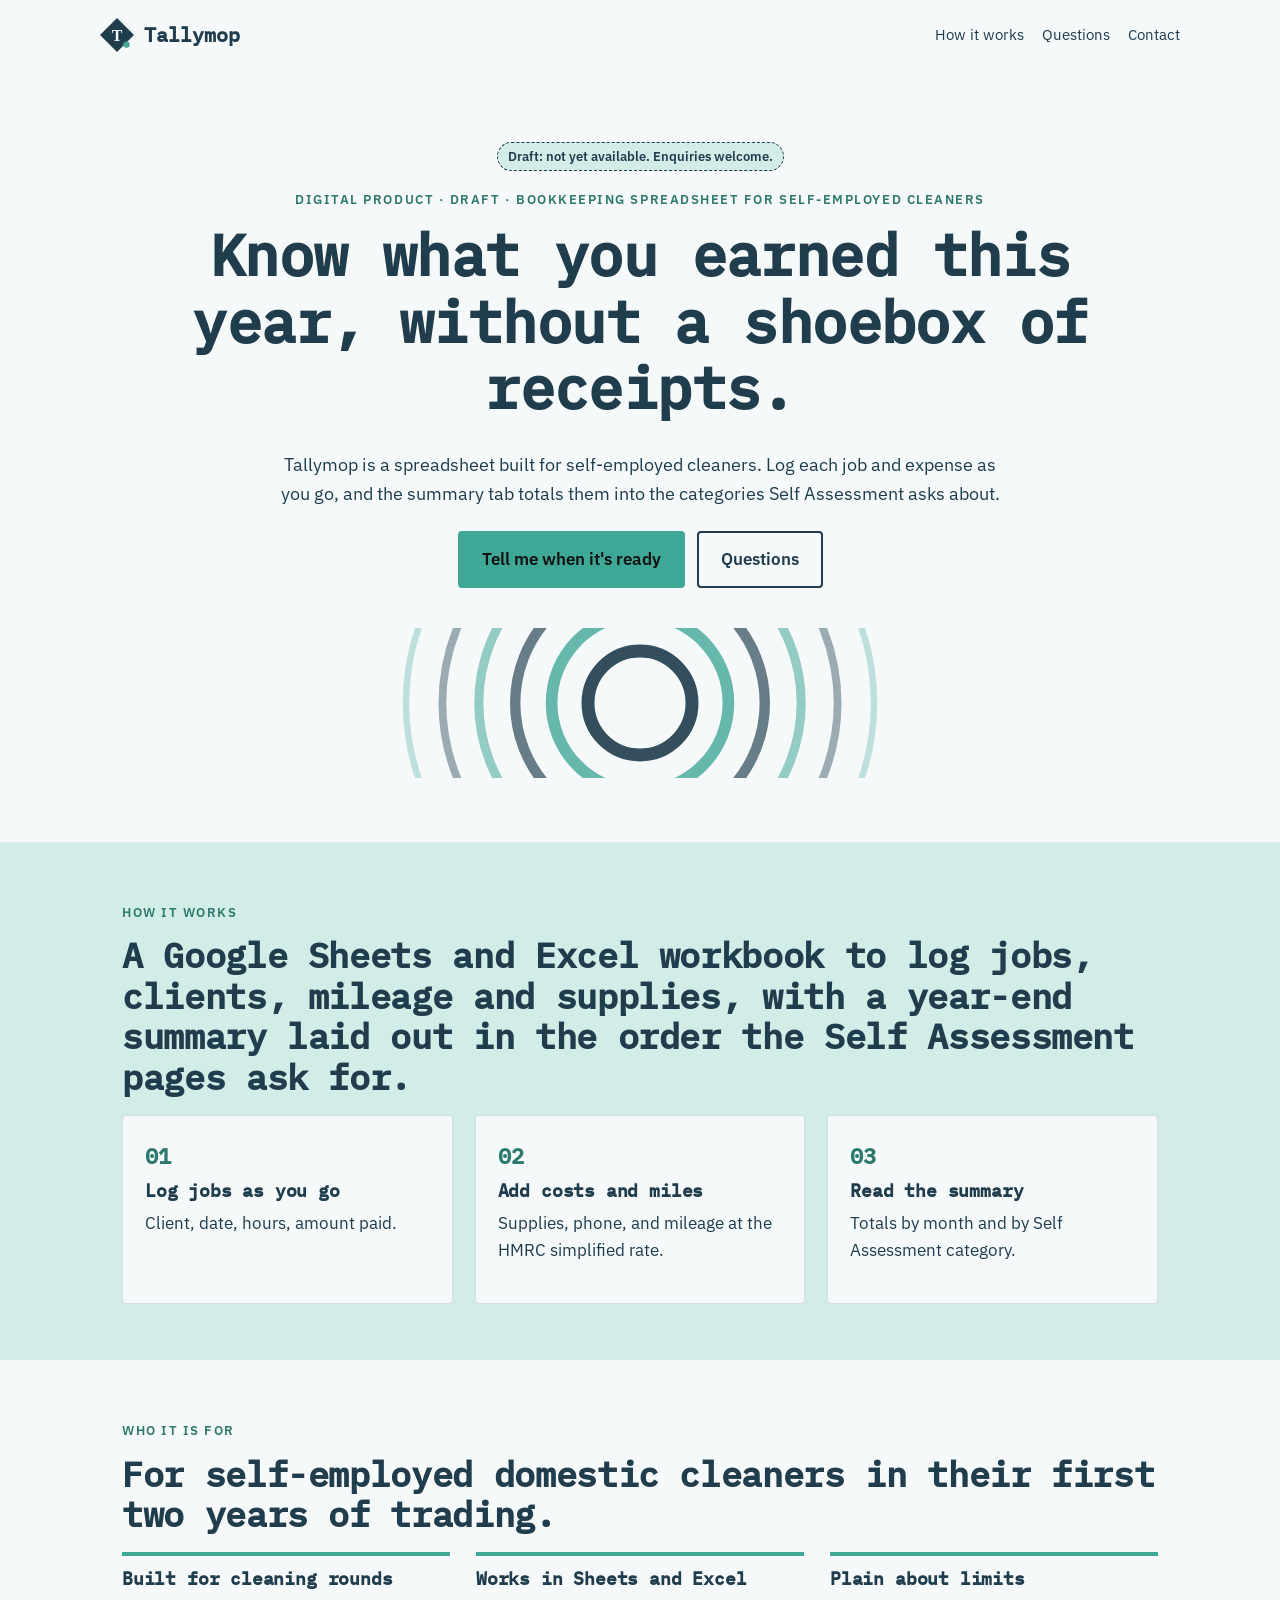
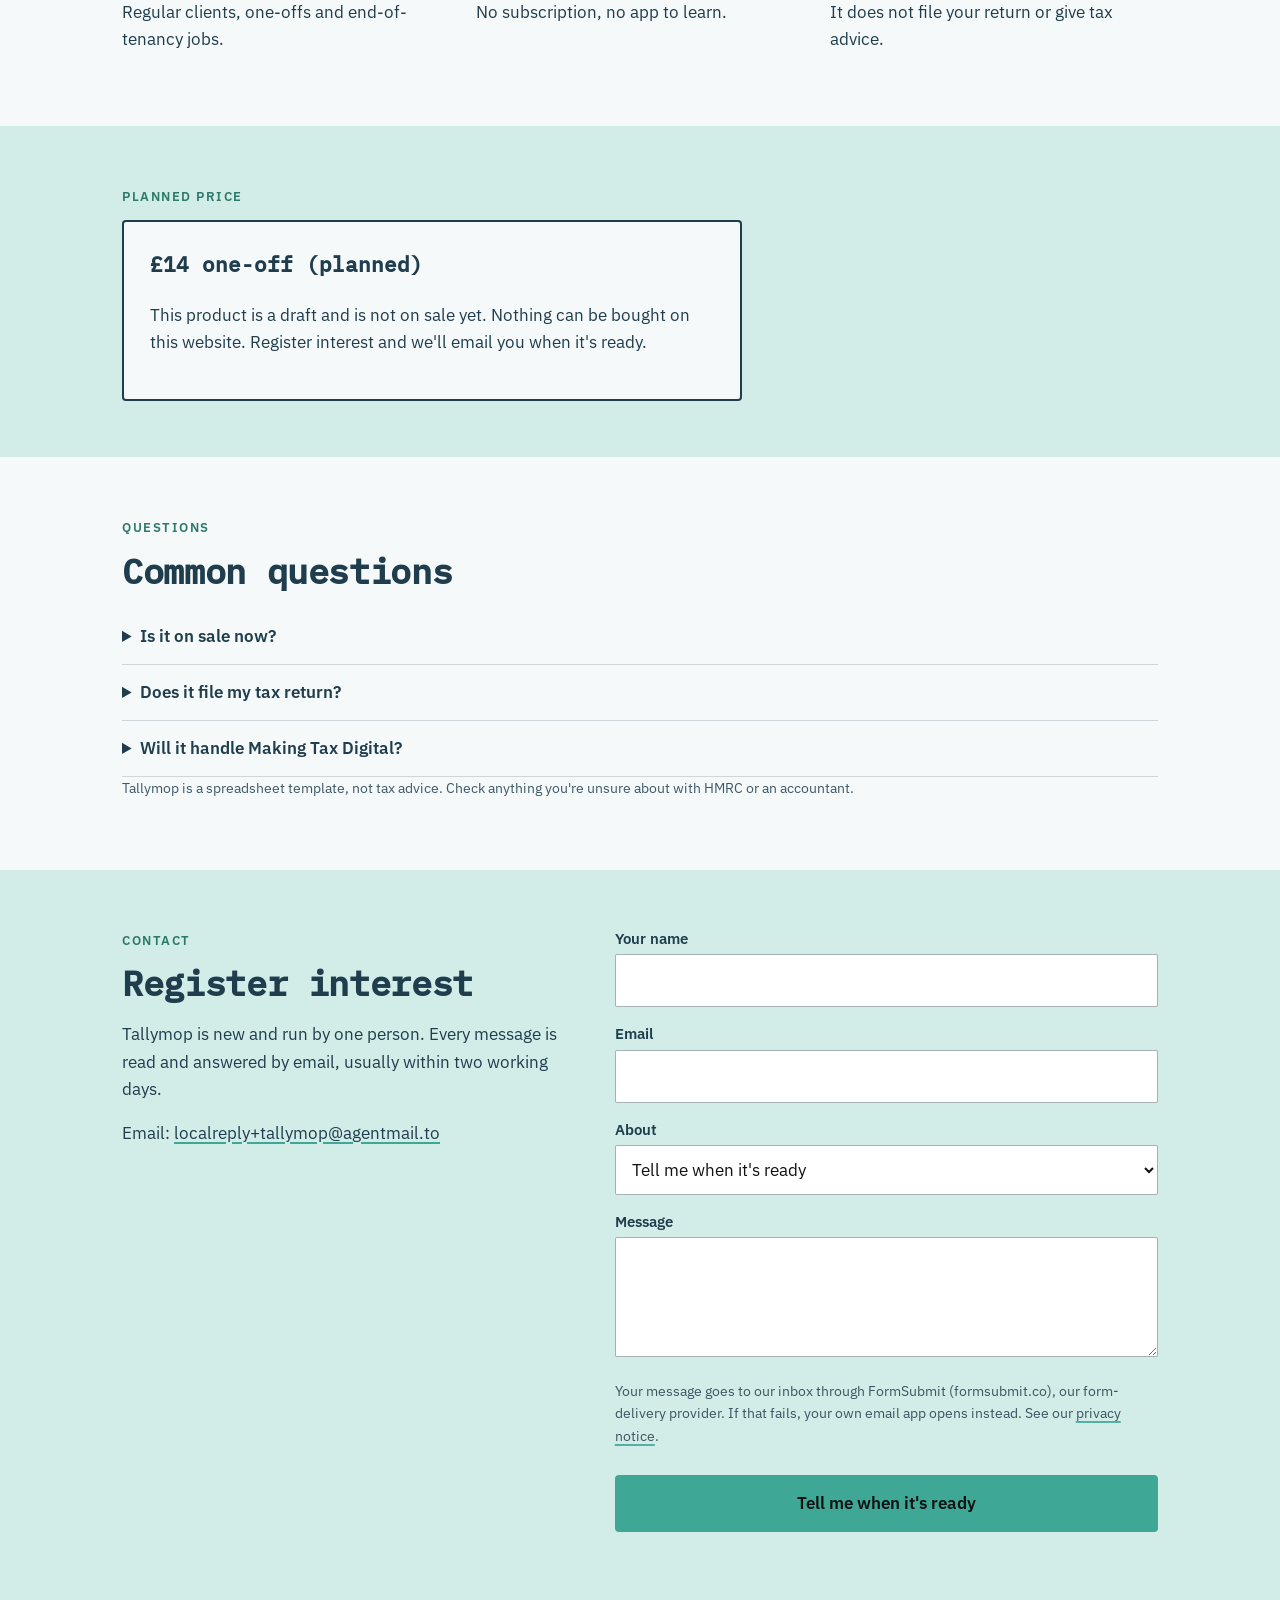
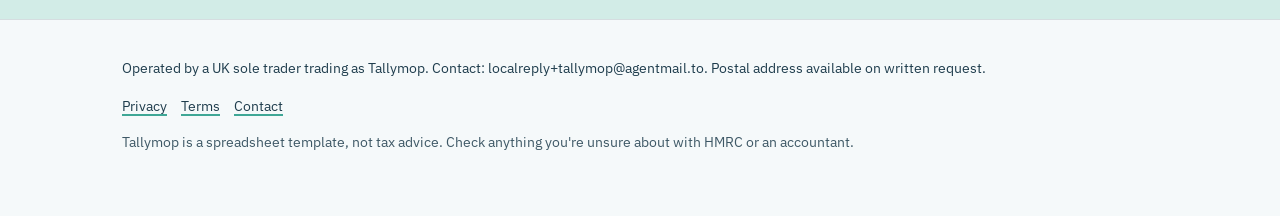
==== index.html @ e7c046ed "Publish site 2026-10-19 20:10 BST" ====
<!doctype html>
<html lang="en-GB">
<head>
<meta charset="utf-8">
<meta name="viewport" content="width=device-width, initial-scale=1">
<meta http-equiv="Content-Security-Policy" content="default-src 'self'; img-src 'self' data: https://localreplyloop.goatcounter.com; style-src 'self'; script-src 'self'; font-src 'self'; connect-src 'self' https://formsubmit.co; form-action 'self'; base-uri 'self'; object-src 'none'">
<meta name="referrer" content="strict-origin-when-cross-origin">
<title>Tallymop: Know what you earned this year, without a shoebox of receipts</title>
<meta name="description" content="A Google Sheets and Excel workbook to log jobs, clients, mileage and supplies, with a year-end summary laid out in the order the Self Assessment.">
<meta name="theme-color" content="#1F3D4D">
<meta property="og:type" content="website"><meta property="og:title" content="Tallymop: Know what you earned this year, without a shoebox of receipts"><meta property="og:description" content="A Google Sheets and Excel workbook to log jobs, clients, mileage and supplies, with a year-end summary laid out in the order the Self Assessment.">
<meta property="og:image" content="https://evanturner557-del.github.io/tallymop/assets/og.png"><meta property="og:image:width" content="1200"><meta property="og:image:height" content="630">
<meta property="og:image:alt" content="Tallymop: Know what you earned this year, without a shoebox of receipts."><meta property="og:site_name" content="Tallymop"><meta property="og:locale" content="en_GB">
<meta property="og:url" content="https://evanturner557-del.github.io/tallymop/"><meta name="twitter:card" content="summary_large_image">
<link rel="canonical" href="https://evanturner557-del.github.io/tallymop/">
<link rel="icon" href="assets/favicon.svg" type="image/svg+xml">
<link rel="stylesheet" href="assets/site.css">
<script src="assets/config.js"></script>
<script src="assets/analytics.js" defer></script>
<script src="_shared/kit.js" defer></script>
</head>
<body>
<a class="skip" href="#main">Skip to content</a>
<header><div class="wrap top"><a class="brand" href="./"><svg viewBox="0 0 64 64" aria-hidden="true" width="34" height="34"><path d="M32 0 64 32 32 64 0 32z" fill="#1F3D4D"/><text x="32" y="43" text-anchor="middle" font-family="Georgia, serif" font-weight="700" font-size="30" fill="#F5F9FA">T</text><circle cx="50" cy="50" r="6" fill="#3FA796"/></svg>Tallymop</a><nav aria-label="Primary"><a href="#how">How it works</a><a href="#faq">Questions</a><a href="#contact">Contact</a></nav></div></header><section class="hero"><div class="wrap"><span class="draft">Draft: not yet available. Enquiries welcome.</span><br><span class="eyebrow">Digital product · draft · Bookkeeping spreadsheet for self-employed cleaners</span><h1>Know what you earned this year, without a shoebox of receipts.</h1><p class="lede">Tallymop is a spreadsheet built for self-employed cleaners. Log each job and expense as you go, and the summary tab totals them into the categories Self Assessment asks about.</p><div class="ctas"><a class="btn" href="#contact" data-cta="hero">Tell me when it&#x27;s ready</a><a class="btn ghost" href="#faq" data-cta="hero-secondary">Questions</a></div><div class="art"><svg viewBox="0 0 400 400" role="img" aria-label="Decorative pattern" class="motif" preserveAspectRatio="xMidYMid slice"><circle cx="200" cy="200" r="40" fill="none" stroke="#1F3D4D" stroke-opacity="0.90" stroke-width="10"/><circle cx="200" cy="200" r="68" fill="none" stroke="#3FA796" stroke-opacity="0.78" stroke-width="9"/><circle cx="200" cy="200" r="96" fill="none" stroke="#1F3D4D" stroke-opacity="0.66" stroke-width="8"/><circle cx="200" cy="200" r="124" fill="none" stroke="#3FA796" stroke-opacity="0.54" stroke-width="7"/><circle cx="200" cy="200" r="152" fill="none" stroke="#1F3D4D" stroke-opacity="0.42" stroke-width="6"/><circle cx="200" cy="200" r="180" fill="none" stroke="#3FA796" stroke-opacity="0.30" stroke-width="5"/></svg></div></div></section>
<main id="main">
<section class="tint" id="how"><div class="wrap"><span class="eyebrow">How it works</span><h2>A Google Sheets and Excel workbook to log jobs, clients, mileage and supplies, with a year-end summary laid out in the order the Self Assessment pages ask for.</h2><div class="steps"><div class="step"><h3>Log jobs as you go</h3><p>Client, date, hours, amount paid.</p></div><div class="step"><h3>Add costs and miles</h3><p>Supplies, phone, and mileage at the HMRC simplified rate.</p></div><div class="step"><h3>Read the summary</h3><p>Totals by month and by Self Assessment category.</p></div></div></div></section>
<section><div class="wrap"><span class="eyebrow">Who it is for</span><h2>For self-employed domestic cleaners in their first two years of trading.</h2><div class="points"><div class="point"><h3>Built for cleaning rounds</h3><p>Regular clients, one-offs and end-of-tenancy jobs.</p></div><div class="point"><h3>Works in Sheets and Excel</h3><p>No subscription, no app to learn.</p></div><div class="point"><h3>Plain about limits</h3><p>It does not file your return or give tax advice.</p></div></div></div></section>
<section class="tint" id="price"><div class="wrap"><span class="eyebrow">Planned price</span><div class="pricebox"><p class="price">£14 one-off (planned)</p><p>This product is a draft and is not on sale yet. Nothing can be bought on this website. Register interest and we&#x27;ll email you when it&#x27;s ready.</p></div></div></section>
<section id="faq"><div class="wrap"><span class="eyebrow">Questions</span><h2>Common questions</h2><details><summary>Is it on sale now?</summary><p>Not yet. Tallymop is a draft product. Ask to hear when it&#x27;s ready.</p></details><details><summary>Does it file my tax return?</summary><p>No. It organises your figures. You or your accountant still file.</p></details><details><summary>Will it handle Making Tax Digital?</summary><p>Not on its own. If MTD applies to you, you&#x27;ll need compatible software too.</p></details><p class="fine" style="margin-top:18px">Tallymop is a spreadsheet template, not tax advice. Check anything you&#x27;re unsure about with HMRC or an accountant.</p></div></section>
<section class="tint" id="contact"><div class="wrap contact-grid"><div><span class="eyebrow">Contact</span><h2>Register interest</h2><p>Tallymop is new and run by one person. Every message is read and answered by email, usually within two working days.</p><p>Email: <a href="mailto:localreply+tallymop@agentmail.to">localreply+tallymop@agentmail.to</a></p></div><form class="form" data-contact data-formsubmit="localreply+tallymop@agentmail.to" data-email="localreply+tallymop@agentmail.to" data-subject="Tallymop enquiry" novalidate>
<div><label for="f-name">Your name</label><input id="f-name" name="name" autocomplete="name" required></div>
<div><label for="f-email">Email</label><input id="f-email" name="email" type="email" autocomplete="email" required></div>
<div><label for="f-plan">About</label><select id="f-plan" name="plan"><option value="Tell me when it&#x27;s ready">Tell me when it&#x27;s ready</option><option value="I have a question">I have a question</option></select></div>
<div><label for="f-message">Message</label><textarea id="f-message" name="message"></textarea></div>
<p class="hint">Your message goes to our inbox through FormSubmit (formsubmit.co), our form-delivery provider. If that fails, your own email app opens instead. See our <a href="privacy.html">privacy notice</a>.</p>
<button class="btn" type="submit">Tell me when it&#x27;s ready</button>
<p class="form-status" role="status" aria-live="polite"></p>
</form></div></section>
</main><footer><div class="wrap"><p>Operated by a UK sole trader trading as Tallymop. Contact: localreply+tallymop@agentmail.to. Postal address available on written request.</p>
<p><a href="privacy.html">Privacy</a><a href="terms.html">Terms</a><a href="./#contact">Contact</a></p>
<p class="fine">Tallymop is a spreadsheet template, not tax advice. Check anything you&#x27;re unsure about with HMRC or an accountant.</p></div></footer>
</body></html>
---- assets/site.css ----
@font-face{font-family:'IBM Plex Mono';font-weight:500;font-style:normal;font-display:swap;src:url(fonts/ibm-plex-mono-latin-500-normal.woff2) format('woff2')}
@font-face{font-family:'IBM Plex Sans';font-weight:400;font-style:normal;font-display:swap;src:url(fonts/ibm-plex-sans-latin-400-normal.woff2) format('woff2')}
@font-face{font-family:'IBM Plex Sans';font-weight:600;font-style:normal;font-display:swap;src:url(fonts/ibm-plex-sans-latin-600-normal.woff2) format('woff2')}
:root{--ink:#1F3D4D;--paper:#F5F9FA;--acc:#3FA796;--acc-text:#2E796D;--on-acc:#111111;--soft:#D2ECE7;--on-ink:#F5F9FA;--r:4px;--br:4px;--head:'IBM Plex Mono', ui-monospace, monospace;--body:'IBM Plex Sans', system-ui, sans-serif}
*,*::before,*::after{box-sizing:border-box}html{scroll-behavior:smooth}@media (prefers-reduced-motion:reduce){html{scroll-behavior:auto}*{transition:none!important}}
body{margin:0;font-family:var(--body);color:var(--ink);background:var(--paper);line-height:1.6;font-size:17px;-webkit-font-smoothing:antialiased}
h1,h2,h3{font-family:var(--head);line-height:1.15;margin:0 0 .5em;letter-spacing:-.01em}h1{font-size:clamp(2.1rem,5vw,3.6rem)}h2{font-size:clamp(1.5rem,3vw,2.2rem)}h3{font-size:1.15rem}
p{margin:0 0 1em}a{color:var(--ink);text-decoration-color:var(--acc);text-underline-offset:3px;text-decoration-thickness:2px}
.wrap{max-width:1080px;margin:0 auto;padding:0 22px}.skip{position:absolute;left:-999px}.skip:focus{left:12px;top:12px;background:var(--ink);color:var(--on-ink);padding:8px 12px;z-index:9}
:focus-visible{outline:3px solid var(--acc);outline-offset:2px}
.top{display:flex;align-items:center;justify-content:space-between;padding:18px 0;gap:16px}.brand{display:flex;align-items:center;gap:10px;font-family:var(--head);font-weight:700;font-size:1.25rem;text-decoration:none}
.top nav a{margin-left:18px;font-size:.95rem;text-decoration:none}.top nav a:hover{text-decoration:underline}
.btn{display:inline-block;background:var(--acc);color:var(--on-acc);padding:13px 22px;border-radius:var(--br);font-weight:600;text-decoration:none;border:2px solid var(--acc);cursor:pointer;font:inherit;font-weight:600}
.btn:hover{filter:brightness(.94)}.btn.ghost{background:transparent;color:var(--ink);border-color:var(--ink)}
.eyebrow{display:inline-block;font-size:.8rem;letter-spacing:.12em;text-transform:uppercase;font-weight:600;color:var(--acc-text);margin-bottom:12px}
.hero{padding:48px 0 64px}.hero .lede{font-size:1.15rem;max-width:40em}.ctas{display:flex;gap:12px;flex-wrap:wrap;margin-top:22px}
.motif{width:100%;height:auto;max-width:420px;display:block}
.draft{display:inline-block;background:var(--soft);border:1px dashed var(--ink);padding:3px 10px;border-radius:999px;font-size:.82rem;font-weight:600;margin-bottom:14px}
section{padding:56px 0}.tint{background:var(--soft)}
.steps{display:grid;grid-template-columns:repeat(auto-fit,minmax(220px,1fr));gap:22px;counter-reset:s}
.step{padding:22px;border-radius:var(--r);background:var(--paper);border:1px solid color-mix(in srgb,var(--ink) 14%,transparent)}
.step::before{counter-increment:s;content:"0" counter(s);font-family:var(--head);font-weight:700;color:var(--acc-text);display:block;font-size:1.4rem;margin-bottom:6px}
.points{display:grid;grid-template-columns:repeat(auto-fit,minmax(240px,1fr));gap:26px}.point h3{border-top:4px solid var(--acc);padding-top:12px}
.price{font-family:var(--head);font-size:1.3rem;font-weight:700}.pricebox{border:2px solid var(--ink);border-radius:var(--r);padding:26px;max-width:620px;background:var(--paper)}
details{border-bottom:1px solid color-mix(in srgb,var(--ink) 18%,transparent);padding:14px 0}summary{cursor:pointer;font-weight:600}details p{margin-top:10px}
.form{display:grid;gap:14px;max-width:620px}.form label{font-weight:600;font-size:.95rem;display:block;margin-bottom:4px}
.form input,.form textarea,.form select{width:100%;padding:12px;border:1.5px solid color-mix(in srgb,var(--ink) 40%,transparent);border-radius:calc(var(--r)/2);font:inherit;background:#fff;color:#111}
.form textarea{min-height:120px}.hint,.fine{font-size:.88rem;opacity:.85}.form-status{font-weight:600}
.contact-grid{display:grid;grid-template-columns:1fr 1.2fr;gap:40px}@media(max-width:800px){.contact-grid{grid-template-columns:1fr}.top nav{display:none}}
footer{padding:36px 0 48px;font-size:.9rem;border-top:1px solid color-mix(in srgb,var(--ink) 15%,transparent)}footer a{margin-right:14px}
.tool{background:var(--paper);border:2px solid var(--ink);border-radius:var(--r);padding:26px;max-width:640px}.tool .row{display:grid;grid-template-columns:1fr 140px;gap:12px;align-items:center;margin-bottom:10px}
.tool input[type=number]{padding:10px;border:1.5px solid var(--ink);border-radius:8px;font:inherit;width:100%}.result{margin-top:16px;padding:16px;background:var(--soft);border-radius:calc(var(--r)/2);min-height:3em}
.check h3{margin-top:18px}.check label{display:flex;gap:10px;align-items:flex-start;padding:6px 0}.check input{width:20px;height:20px;accent-color:var(--acc)}
.legal{max-width:760px}.legal h2{font-size:1.3rem;margin-top:1.6em}
.hero{text-align:center;padding-top:72px}.hero .lede{margin:0 auto}.hero .ctas{justify-content:center}.hero .art{max-width:520px;margin:40px auto 0}.hero .art svg{max-width:none;height:150px;width:100%;border-radius:var(--r)}
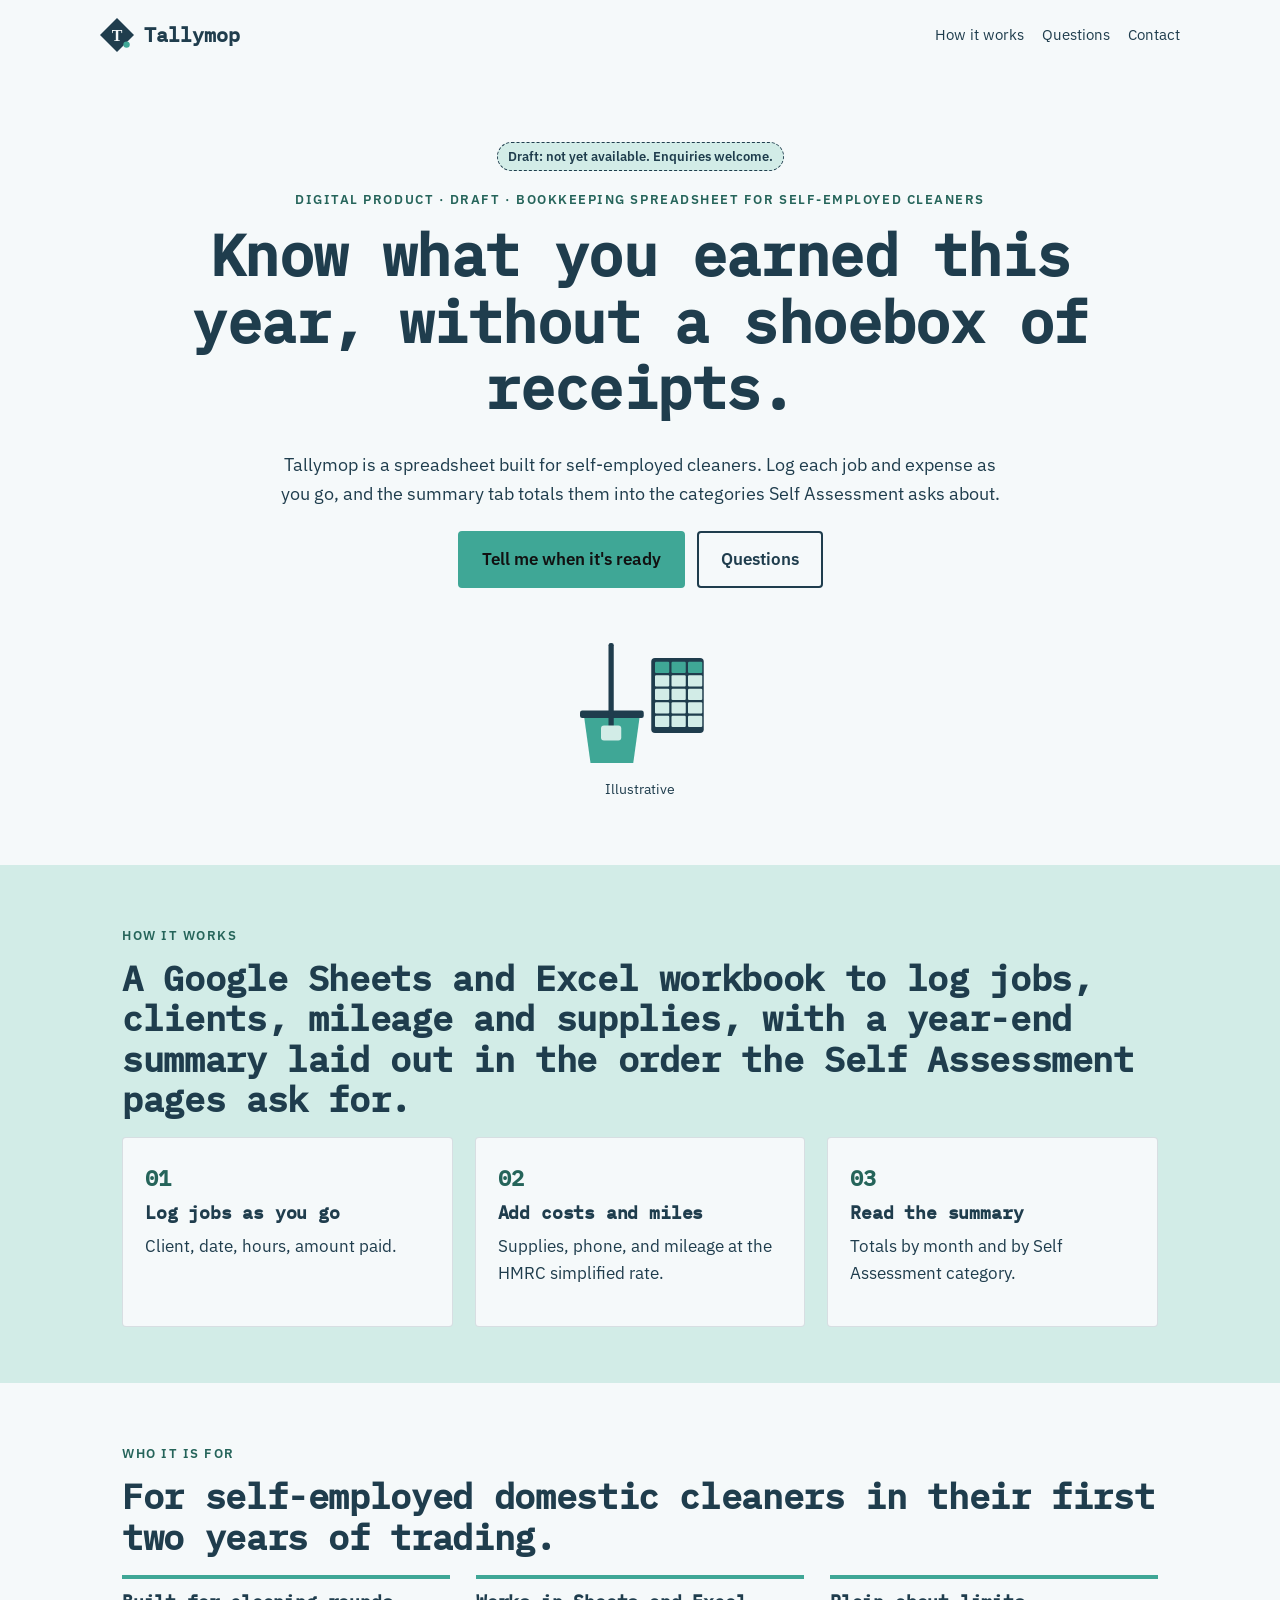
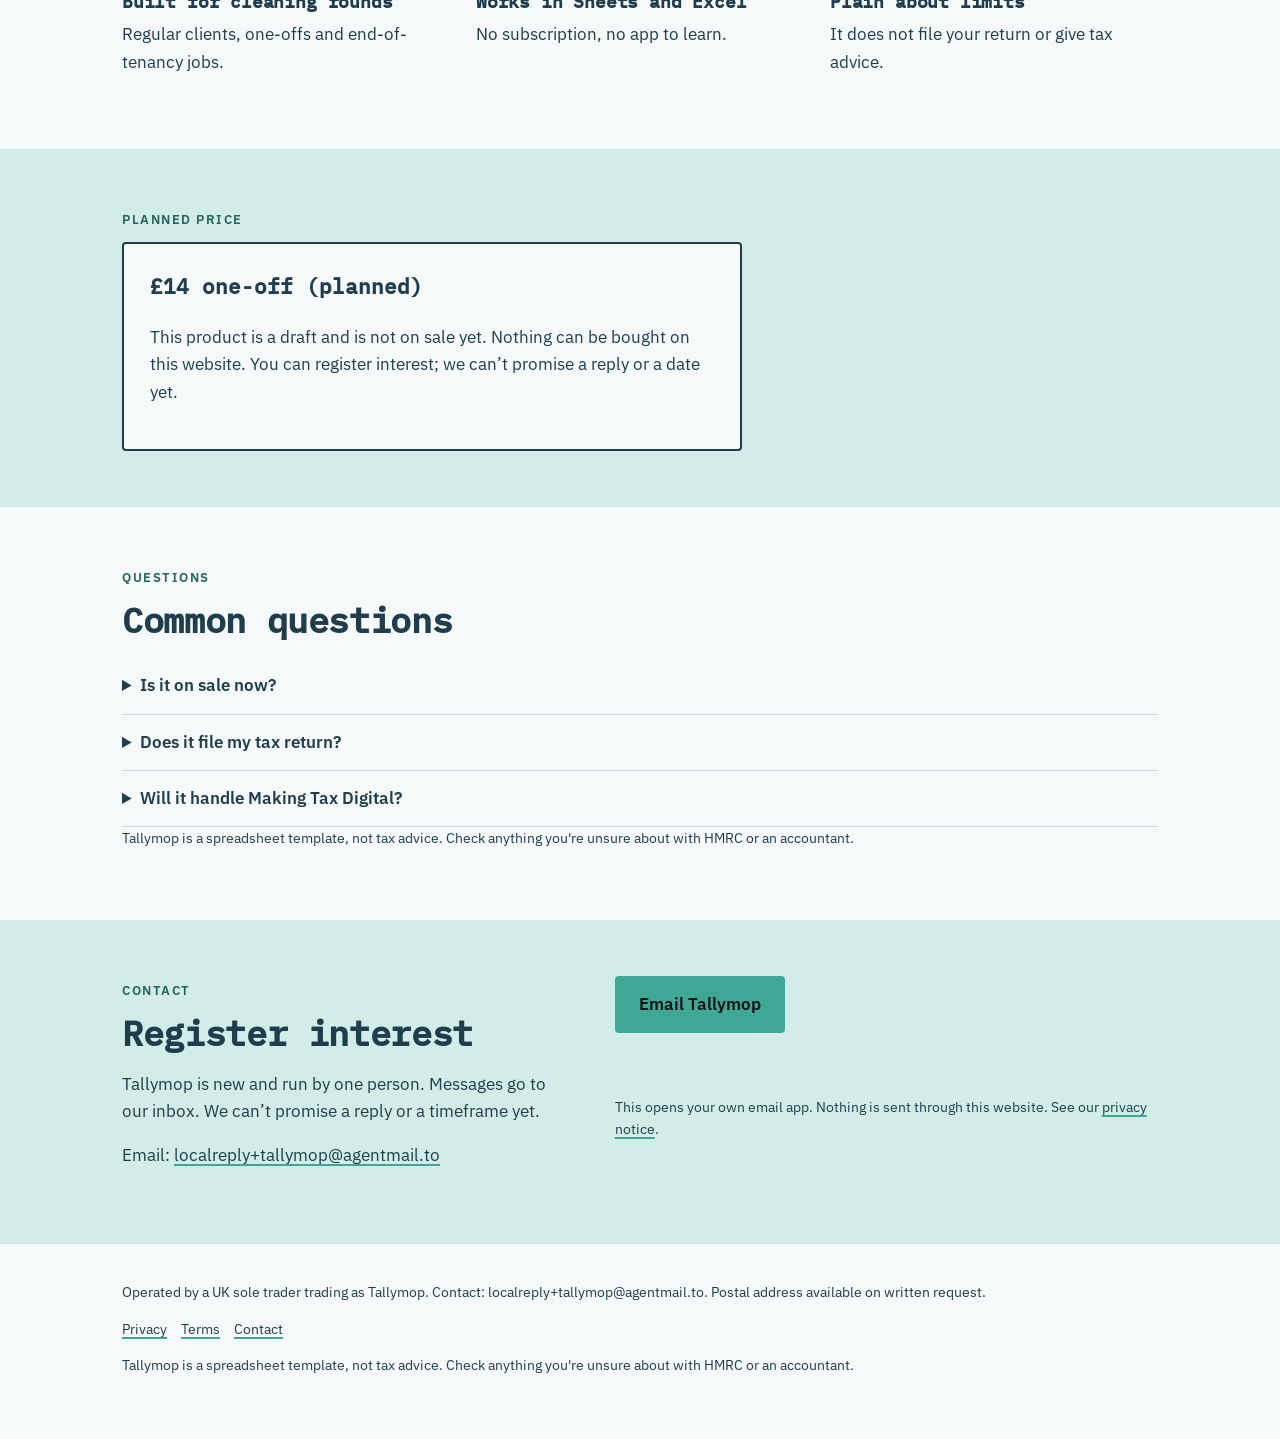
==== commit b697adba: "Publish site 2026-10-21 08:30 BST" ====
--- a/index.html
+++ b/index.html
@@ -3,7 +3,7 @@
 <head>
 <meta charset="utf-8">
 <meta name="viewport" content="width=device-width, initial-scale=1">
-<meta http-equiv="Content-Security-Policy" content="default-src 'self'; img-src 'self' data: https://localreplyloop.goatcounter.com; style-src 'self'; script-src 'self'; font-src 'self'; connect-src 'self' https://formsubmit.co; form-action 'self'; base-uri 'self'; object-src 'none'">
+<meta http-equiv="Content-Security-Policy" content="default-src 'self'; img-src 'self' data: https://localreplyloop.goatcounter.com; style-src 'self'; script-src 'self'; font-src 'self'; connect-src 'self'; form-action 'self'; base-uri 'self'; object-src 'none'">
 <meta name="referrer" content="strict-origin-when-cross-origin">
 <title>Tallymop: Know what you earned this year, without a shoebox of receipts</title>
 <meta name="description" content="A Google Sheets and Excel workbook to log jobs, clients, mileage and supplies, with a year-end summary laid out in the order the Self Assessment.">
@@ -21,21 +21,14 @@
 </head>
 <body>
 <a class="skip" href="#main">Skip to content</a>
-<header><div class="wrap top"><a class="brand" href="./"><svg viewBox="0 0 64 64" aria-hidden="true" width="34" height="34"><path d="M32 0 64 32 32 64 0 32z" fill="#1F3D4D"/><text x="32" y="43" text-anchor="middle" font-family="Georgia, serif" font-weight="700" font-size="30" fill="#F5F9FA">T</text><circle cx="50" cy="50" r="6" fill="#3FA796"/></svg>Tallymop</a><nav aria-label="Primary"><a href="#how">How it works</a><a href="#faq">Questions</a><a href="#contact">Contact</a></nav></div></header><section class="hero"><div class="wrap"><span class="draft">Draft: not yet available. Enquiries welcome.</span><br><span class="eyebrow">Digital product · draft · Bookkeeping spreadsheet for self-employed cleaners</span><h1>Know what you earned this year, without a shoebox of receipts.</h1><p class="lede">Tallymop is a spreadsheet built for self-employed cleaners. Log each job and expense as you go, and the summary tab totals them into the categories Self Assessment asks about.</p><div class="ctas"><a class="btn" href="#contact" data-cta="hero">Tell me when it&#x27;s ready</a><a class="btn ghost" href="#faq" data-cta="hero-secondary">Questions</a></div><div class="art"><svg viewBox="0 0 400 400" role="img" aria-label="Decorative pattern" class="motif" preserveAspectRatio="xMidYMid slice"><circle cx="200" cy="200" r="40" fill="none" stroke="#1F3D4D" stroke-opacity="0.90" stroke-width="10"/><circle cx="200" cy="200" r="68" fill="none" stroke="#3FA796" stroke-opacity="0.78" stroke-width="9"/><circle cx="200" cy="200" r="96" fill="none" stroke="#1F3D4D" stroke-opacity="0.66" stroke-width="8"/><circle cx="200" cy="200" r="124" fill="none" stroke="#3FA796" stroke-opacity="0.54" stroke-width="7"/><circle cx="200" cy="200" r="152" fill="none" stroke="#1F3D4D" stroke-opacity="0.42" stroke-width="6"/><circle cx="200" cy="200" r="180" fill="none" stroke="#3FA796" stroke-opacity="0.30" stroke-width="5"/></svg></div></div></section>
+<header><div class="wrap top"><a class="brand" href="./"><svg viewBox="0 0 64 64" aria-hidden="true" width="34" height="34"><path d="M32 0 64 32 32 64 0 32z" fill="#1F3D4D"/><text x="32" y="43" text-anchor="middle" font-family="Georgia, serif" font-weight="700" font-size="30" fill="#F5F9FA">T</text><circle cx="50" cy="50" r="6" fill="#3FA796"/></svg>Tallymop</a><nav aria-label="Primary"><a href="#how">How it works</a><a href="#faq">Questions</a><a href="#contact">Contact</a></nav></div></header>
 <main id="main">
+<section class="hero"><div class="wrap"><span class="draft">Draft: not yet available. Enquiries welcome.</span><br><span class="eyebrow">Digital product · draft · Bookkeeping spreadsheet for self-employed cleaners</span><h1>Know what you earned this year, without a shoebox of receipts.</h1><p class="lede">Tallymop is a spreadsheet built for self-employed cleaners. Log each job and expense as you go, and the summary tab totals them into the categories Self Assessment asks about.</p><div class="ctas"><a class="btn" href="#contact" data-cta="hero">Tell me when it&#x27;s ready</a><a class="btn ghost" href="#faq" data-cta="hero-secondary">Questions</a></div><figure class="art"><svg viewBox="0 0 400 400" aria-hidden="true" focusable="false" class="motif"><path d="M50 230 h150 l-18 130 h-114z" fill="#3FA796"/><rect x="40" y="220" width="170" height="20" rx="6" fill="#1F3D4D"/><rect x="116" y="40" width="14" height="230" rx="6" fill="#1F3D4D"/><rect x="96" y="260" width="54" height="40" rx="8" fill="#D2ECE7"/><rect x="230" y="80" width="140" height="200" rx="10" fill="#1F3D4D"/><rect x="240" y="90" width="38" height="30" rx="3" fill="#3FA796"/><rect x="284" y="90" width="38" height="30" rx="3" fill="#3FA796"/><rect x="328" y="90" width="38" height="30" rx="3" fill="#3FA796"/><rect x="240" y="126" width="38" height="30" rx="3" fill="#D2ECE7"/><rect x="284" y="126" width="38" height="30" rx="3" fill="#D2ECE7"/><rect x="328" y="126" width="38" height="30" rx="3" fill="#D2ECE7"/><rect x="240" y="162" width="38" height="30" rx="3" fill="#D2ECE7"/><rect x="284" y="162" width="38" height="30" rx="3" fill="#D2ECE7"/><rect x="328" y="162" width="38" height="30" rx="3" fill="#D2ECE7"/><rect x="240" y="198" width="38" height="30" rx="3" fill="#D2ECE7"/><rect x="284" y="198" width="38" height="30" rx="3" fill="#D2ECE7"/><rect x="328" y="198" width="38" height="30" rx="3" fill="#D2ECE7"/><rect x="240" y="234" width="38" height="30" rx="3" fill="#D2ECE7"/><rect x="284" y="234" width="38" height="30" rx="3" fill="#D2ECE7"/><rect x="328" y="234" width="38" height="30" rx="3" fill="#D2ECE7"/></svg><figcaption class="fine">Illustrative</figcaption></figure></div></section>
 <section class="tint" id="how"><div class="wrap"><span class="eyebrow">How it works</span><h2>A Google Sheets and Excel workbook to log jobs, clients, mileage and supplies, with a year-end summary laid out in the order the Self Assessment pages ask for.</h2><div class="steps"><div class="step"><h3>Log jobs as you go</h3><p>Client, date, hours, amount paid.</p></div><div class="step"><h3>Add costs and miles</h3><p>Supplies, phone, and mileage at the HMRC simplified rate.</p></div><div class="step"><h3>Read the summary</h3><p>Totals by month and by Self Assessment category.</p></div></div></div></section>
 <section><div class="wrap"><span class="eyebrow">Who it is for</span><h2>For self-employed domestic cleaners in their first two years of trading.</h2><div class="points"><div class="point"><h3>Built for cleaning rounds</h3><p>Regular clients, one-offs and end-of-tenancy jobs.</p></div><div class="point"><h3>Works in Sheets and Excel</h3><p>No subscription, no app to learn.</p></div><div class="point"><h3>Plain about limits</h3><p>It does not file your return or give tax advice.</p></div></div></div></section>
-<section class="tint" id="price"><div class="wrap"><span class="eyebrow">Planned price</span><div class="pricebox"><p class="price">£14 one-off (planned)</p><p>This product is a draft and is not on sale yet. Nothing can be bought on this website. Register interest and we&#x27;ll email you when it&#x27;s ready.</p></div></div></section>
+<section class="tint" id="price"><div class="wrap"><span class="eyebrow">Planned price</span><div class="pricebox"><p class="price">£14 one-off (planned)</p><p>This product is a draft and is not on sale yet. Nothing can be bought on this website. You can register interest; we can’t promise a reply or a date yet.</p></div></div></section>
 <section id="faq"><div class="wrap"><span class="eyebrow">Questions</span><h2>Common questions</h2><details><summary>Is it on sale now?</summary><p>Not yet. Tallymop is a draft product. Ask to hear when it&#x27;s ready.</p></details><details><summary>Does it file my tax return?</summary><p>No. It organises your figures. You or your accountant still file.</p></details><details><summary>Will it handle Making Tax Digital?</summary><p>Not on its own. If MTD applies to you, you&#x27;ll need compatible software too.</p></details><p class="fine" style="margin-top:18px">Tallymop is a spreadsheet template, not tax advice. Check anything you&#x27;re unsure about with HMRC or an accountant.</p></div></section>
-<section class="tint" id="contact"><div class="wrap contact-grid"><div><span class="eyebrow">Contact</span><h2>Register interest</h2><p>Tallymop is new and run by one person. Every message is read and answered by email, usually within two working days.</p><p>Email: <a href="mailto:localreply+tallymop@agentmail.to">localreply+tallymop@agentmail.to</a></p></div><form class="form" data-contact data-formsubmit="localreply+tallymop@agentmail.to" data-email="localreply+tallymop@agentmail.to" data-subject="Tallymop enquiry" novalidate>
-<div><label for="f-name">Your name</label><input id="f-name" name="name" autocomplete="name" required></div>
-<div><label for="f-email">Email</label><input id="f-email" name="email" type="email" autocomplete="email" required></div>
-<div><label for="f-plan">About</label><select id="f-plan" name="plan"><option value="Tell me when it&#x27;s ready">Tell me when it&#x27;s ready</option><option value="I have a question">I have a question</option></select></div>
-<div><label for="f-message">Message</label><textarea id="f-message" name="message"></textarea></div>
-<p class="hint">Your message goes to our inbox through FormSubmit (formsubmit.co), our form-delivery provider. If that fails, your own email app opens instead. See our <a href="privacy.html">privacy notice</a>.</p>
-<button class="btn" type="submit">Tell me when it&#x27;s ready</button>
-<p class="form-status" role="status" aria-live="polite"></p>
-</form></div></section>
+<section class="tint" id="contact"><div class="wrap contact-grid"><div><span class="eyebrow">Contact</span><h2>Register interest</h2><p>Tallymop is new and run by one person. Messages go to our inbox. We can’t promise a reply or a timeframe yet.</p><p>Email: <a href="mailto:localreply+tallymop@agentmail.to">localreply+tallymop@agentmail.to</a></p></div><div class="form contact-mail"><p><a class="btn" href="mailto:localreply+tallymop@agentmail.to?subject=%5BTallymop%5D%20Enquiry" data-cta="enquire">Email Tallymop</a></p><p class="hint">This opens your own email app. Nothing is sent through this website. See our <a href="privacy.html">privacy notice</a>.</p></div></div></section>
 </main><footer><div class="wrap"><p>Operated by a UK sole trader trading as Tallymop. Contact: localreply+tallymop@agentmail.to. Postal address available on written request.</p>
 <p><a href="privacy.html">Privacy</a><a href="terms.html">Terms</a><a href="./#contact">Contact</a></p>
 <p class="fine">Tallymop is a spreadsheet template, not tax advice. Check anything you&#x27;re unsure about with HMRC or an accountant.</p></div></footer>
--- a/assets/site.css
+++ b/assets/site.css
@@ -1,7 +1,7 @@
 @font-face{font-family:'IBM Plex Mono';font-weight:500;font-style:normal;font-display:swap;src:url(fonts/ibm-plex-mono-latin-500-normal.woff2) format('woff2')}
 @font-face{font-family:'IBM Plex Sans';font-weight:400;font-style:normal;font-display:swap;src:url(fonts/ibm-plex-sans-latin-400-normal.woff2) format('woff2')}
 @font-face{font-family:'IBM Plex Sans';font-weight:600;font-style:normal;font-display:swap;src:url(fonts/ibm-plex-sans-latin-600-normal.woff2) format('woff2')}
-:root{--ink:#1F3D4D;--paper:#F5F9FA;--acc:#3FA796;--acc-text:#2E796D;--on-acc:#111111;--soft:#D2ECE7;--on-ink:#F5F9FA;--r:4px;--br:4px;--head:'IBM Plex Mono', ui-monospace, monospace;--body:'IBM Plex Sans', system-ui, sans-serif}
+:root{--ink:#1F3D4D;--paper:#F5F9FA;--acc:#3FA796;--acc-text:#25645A;--on-acc:#111111;--acc-btn:#3FA796;--soft:#D2ECE7;--on-ink:#F5F9FA;--r:4px;--br:4px;--head:'IBM Plex Mono', ui-monospace, monospace;--body:'IBM Plex Sans', system-ui, sans-serif}
 *,*::before,*::after{box-sizing:border-box}html{scroll-behavior:smooth}@media (prefers-reduced-motion:reduce){html{scroll-behavior:auto}*{transition:none!important}}
 body{margin:0;font-family:var(--body);color:var(--ink);background:var(--paper);line-height:1.6;font-size:17px;-webkit-font-smoothing:antialiased}
 h1,h2,h3{font-family:var(--head);line-height:1.15;margin:0 0 .5em;letter-spacing:-.01em}h1{font-size:clamp(2.1rem,5vw,3.6rem)}h2{font-size:clamp(1.5rem,3vw,2.2rem)}h3{font-size:1.15rem}
@@ -10,11 +10,11 @@
 :focus-visible{outline:3px solid var(--acc);outline-offset:2px}
 .top{display:flex;align-items:center;justify-content:space-between;padding:18px 0;gap:16px}.brand{display:flex;align-items:center;gap:10px;font-family:var(--head);font-weight:700;font-size:1.25rem;text-decoration:none}
 .top nav a{margin-left:18px;font-size:.95rem;text-decoration:none}.top nav a:hover{text-decoration:underline}
-.btn{display:inline-block;background:var(--acc);color:var(--on-acc);padding:13px 22px;border-radius:var(--br);font-weight:600;text-decoration:none;border:2px solid var(--acc);cursor:pointer;font:inherit;font-weight:600}
-.btn:hover{filter:brightness(.94)}.btn.ghost{background:transparent;color:var(--ink);border-color:var(--ink)}
+.btn{display:inline-block;background:var(--acc-btn);color:var(--on-acc);padding:13px 22px;border-radius:var(--br);font-weight:600;text-decoration:none;border:2px solid var(--acc-btn);cursor:pointer;font:inherit;font-weight:600}
+.btn:hover{filter:none;box-shadow:inset 0 0 0 2px currentColor}.btn.ghost{background:transparent;color:var(--ink);border-color:var(--ink)}
 .eyebrow{display:inline-block;font-size:.8rem;letter-spacing:.12em;text-transform:uppercase;font-weight:600;color:var(--acc-text);margin-bottom:12px}
 .hero{padding:48px 0 64px}.hero .lede{font-size:1.15rem;max-width:40em}.ctas{display:flex;gap:12px;flex-wrap:wrap;margin-top:22px}
-.motif{width:100%;height:auto;max-width:420px;display:block}
+.motif{width:100%;height:auto;max-width:420px;display:block}.art{margin:0}
 .draft{display:inline-block;background:var(--soft);border:1px dashed var(--ink);padding:3px 10px;border-radius:999px;font-size:.82rem;font-weight:600;margin-bottom:14px}
 section{padding:56px 0}.tint{background:var(--soft)}
 .steps{display:grid;grid-template-columns:repeat(auto-fit,minmax(220px,1fr));gap:22px;counter-reset:s}
@@ -25,8 +25,8 @@
 details{border-bottom:1px solid color-mix(in srgb,var(--ink) 18%,transparent);padding:14px 0}summary{cursor:pointer;font-weight:600}details p{margin-top:10px}
 .form{display:grid;gap:14px;max-width:620px}.form label{font-weight:600;font-size:.95rem;display:block;margin-bottom:4px}
 .form input,.form textarea,.form select{width:100%;padding:12px;border:1.5px solid color-mix(in srgb,var(--ink) 40%,transparent);border-radius:calc(var(--r)/2);font:inherit;background:#fff;color:#111}
-.form textarea{min-height:120px}.hint,.fine{font-size:.88rem;opacity:.85}.form-status{font-weight:600}
-.contact-grid{display:grid;grid-template-columns:1fr 1.2fr;gap:40px}@media(max-width:800px){.contact-grid{grid-template-columns:1fr}.top nav{display:none}}
+.form textarea{min-height:120px}.hint,.fine{font-size:.88rem}.form-status{font-weight:600}
+.contact-grid{display:grid;grid-template-columns:1fr 1.2fr;gap:40px}@media(max-width:800px){.contact-grid{grid-template-columns:1fr}.top nav a:not([href="#contact"]){display:none}.top nav a{margin-left:0;padding:10px 0;font-weight:600}}
 footer{padding:36px 0 48px;font-size:.9rem;border-top:1px solid color-mix(in srgb,var(--ink) 15%,transparent)}footer a{margin-right:14px}
 .tool{background:var(--paper);border:2px solid var(--ink);border-radius:var(--r);padding:26px;max-width:640px}.tool .row{display:grid;grid-template-columns:1fr 140px;gap:12px;align-items:center;margin-bottom:10px}
 .tool input[type=number]{padding:10px;border:1.5px solid var(--ink);border-radius:8px;font:inherit;width:100%}.result{margin-top:16px;padding:16px;background:var(--soft);border-radius:calc(var(--r)/2);min-height:3em}
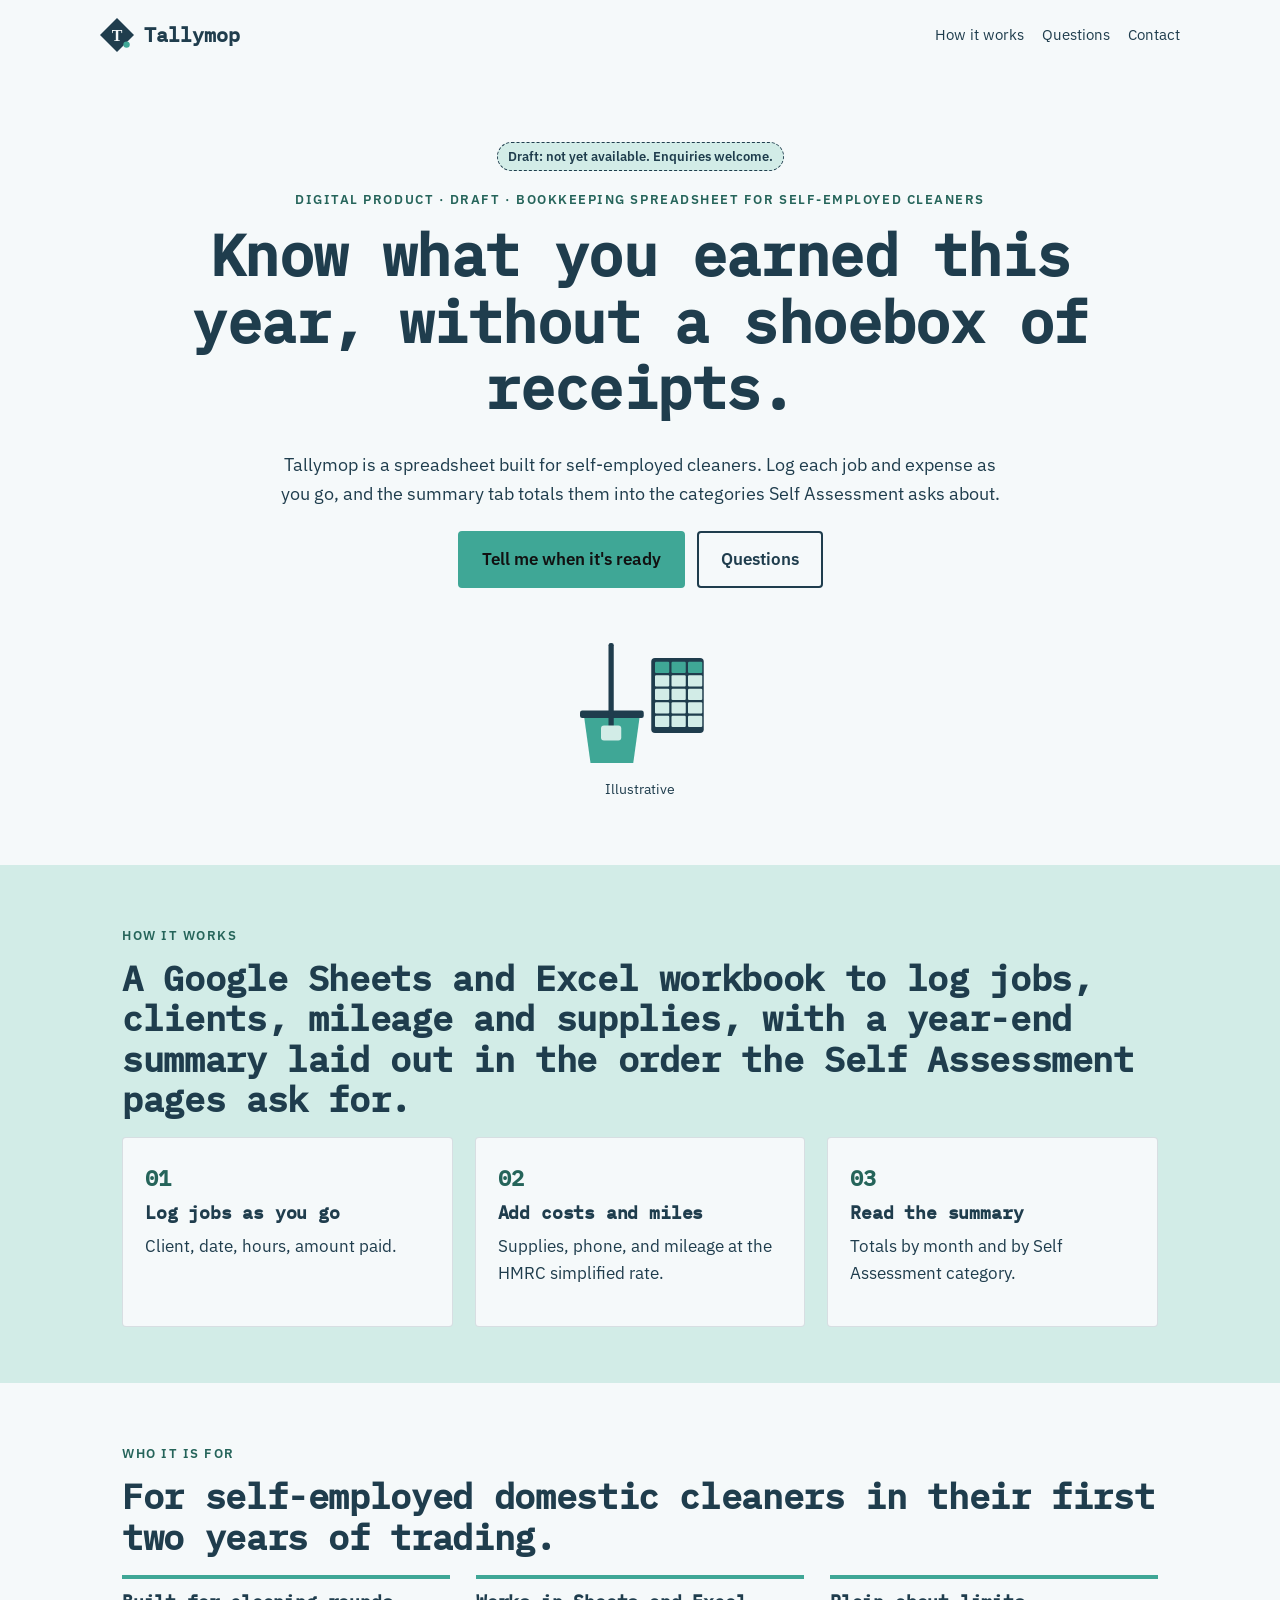
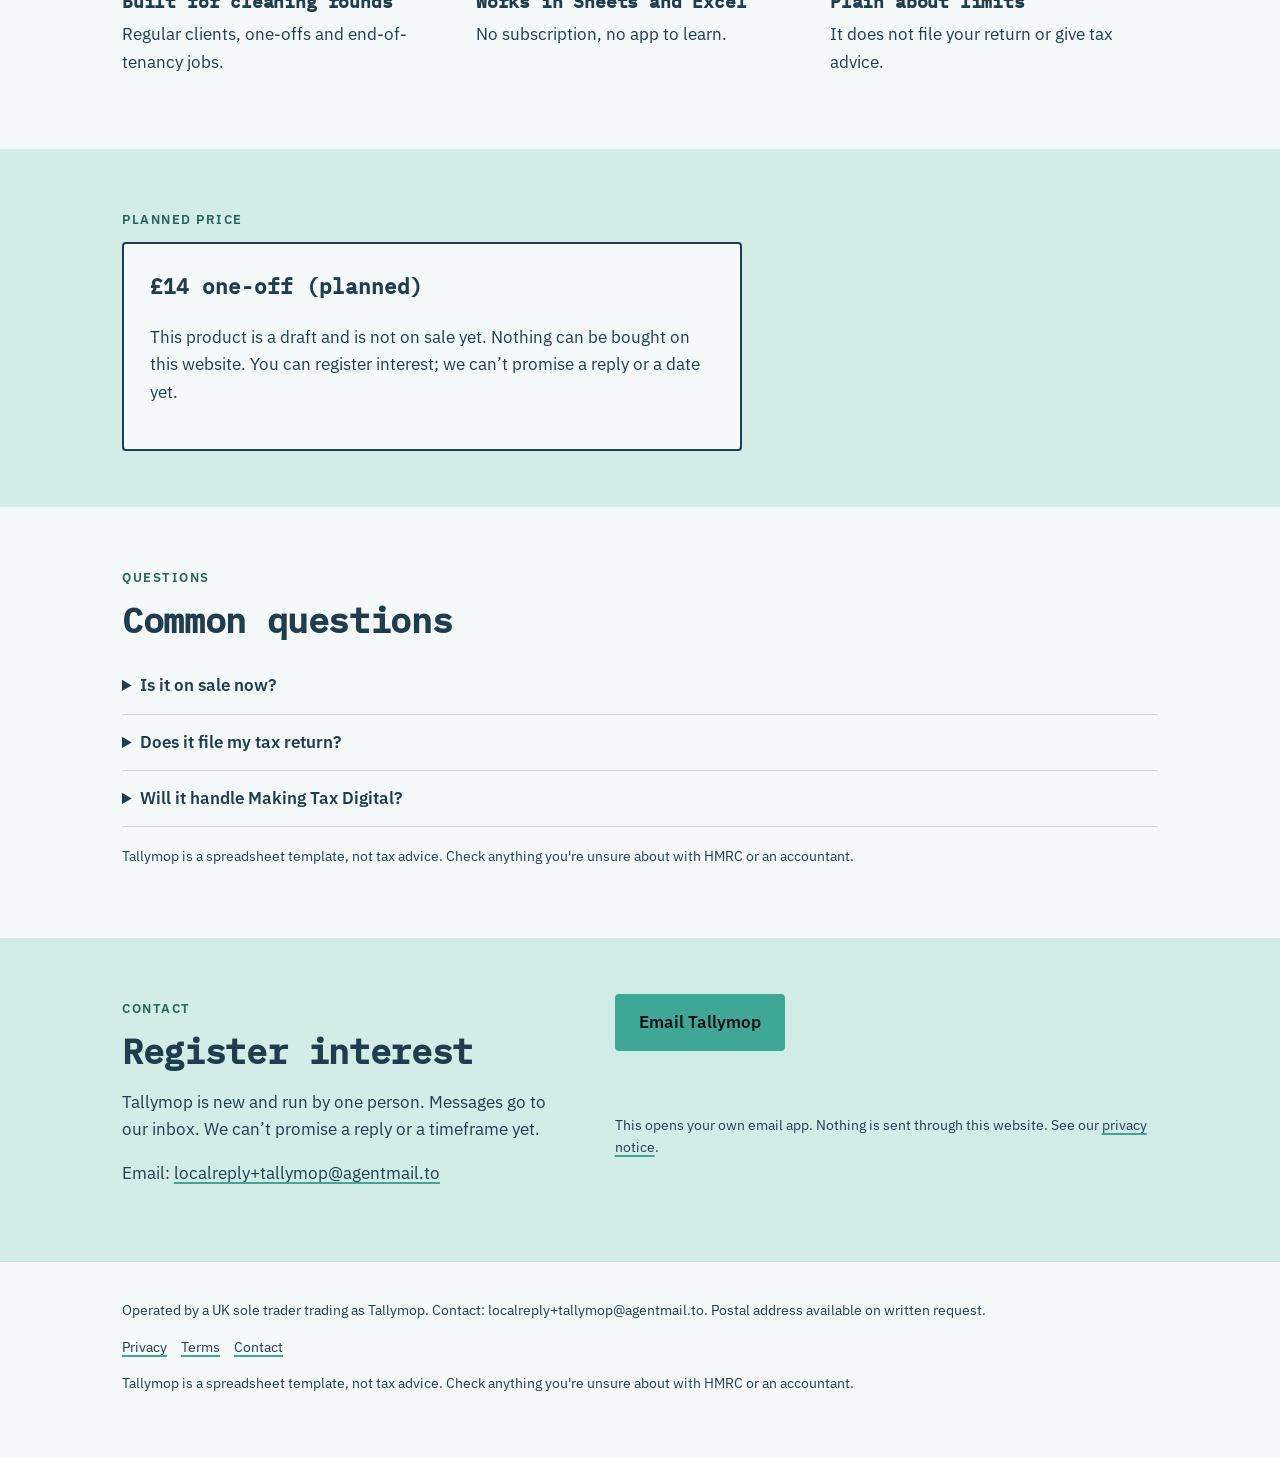
==== commit 358cf28e: "Move inline margin to stylesheet (CSP-clean, Best Practices)" ====
--- a/index.html
+++ b/index.html
@@ -27,7 +27,7 @@
 <section class="tint" id="how"><div class="wrap"><span class="eyebrow">How it works</span><h2>A Google Sheets and Excel workbook to log jobs, clients, mileage and supplies, with a year-end summary laid out in the order the Self Assessment pages ask for.</h2><div class="steps"><div class="step"><h3>Log jobs as you go</h3><p>Client, date, hours, amount paid.</p></div><div class="step"><h3>Add costs and miles</h3><p>Supplies, phone, and mileage at the HMRC simplified rate.</p></div><div class="step"><h3>Read the summary</h3><p>Totals by month and by Self Assessment category.</p></div></div></div></section>
 <section><div class="wrap"><span class="eyebrow">Who it is for</span><h2>For self-employed domestic cleaners in their first two years of trading.</h2><div class="points"><div class="point"><h3>Built for cleaning rounds</h3><p>Regular clients, one-offs and end-of-tenancy jobs.</p></div><div class="point"><h3>Works in Sheets and Excel</h3><p>No subscription, no app to learn.</p></div><div class="point"><h3>Plain about limits</h3><p>It does not file your return or give tax advice.</p></div></div></div></section>
 <section class="tint" id="price"><div class="wrap"><span class="eyebrow">Planned price</span><div class="pricebox"><p class="price">£14 one-off (planned)</p><p>This product is a draft and is not on sale yet. Nothing can be bought on this website. You can register interest; we can’t promise a reply or a date yet.</p></div></div></section>
-<section id="faq"><div class="wrap"><span class="eyebrow">Questions</span><h2>Common questions</h2><details><summary>Is it on sale now?</summary><p>Not yet. Tallymop is a draft product. Ask to hear when it&#x27;s ready.</p></details><details><summary>Does it file my tax return?</summary><p>No. It organises your figures. You or your accountant still file.</p></details><details><summary>Will it handle Making Tax Digital?</summary><p>Not on its own. If MTD applies to you, you&#x27;ll need compatible software too.</p></details><p class="fine" style="margin-top:18px">Tallymop is a spreadsheet template, not tax advice. Check anything you&#x27;re unsure about with HMRC or an accountant.</p></div></section>
+<section id="faq"><div class="wrap"><span class="eyebrow">Questions</span><h2>Common questions</h2><details><summary>Is it on sale now?</summary><p>Not yet. Tallymop is a draft product. Ask to hear when it&#x27;s ready.</p></details><details><summary>Does it file my tax return?</summary><p>No. It organises your figures. You or your accountant still file.</p></details><details><summary>Will it handle Making Tax Digital?</summary><p>Not on its own. If MTD applies to you, you&#x27;ll need compatible software too.</p></details><p class="fine fine-gap">Tallymop is a spreadsheet template, not tax advice. Check anything you&#x27;re unsure about with HMRC or an accountant.</p></div></section>
 <section class="tint" id="contact"><div class="wrap contact-grid"><div><span class="eyebrow">Contact</span><h2>Register interest</h2><p>Tallymop is new and run by one person. Messages go to our inbox. We can’t promise a reply or a timeframe yet.</p><p>Email: <a href="mailto:localreply+tallymop@agentmail.to">localreply+tallymop@agentmail.to</a></p></div><div class="form contact-mail"><p><a class="btn" href="mailto:localreply+tallymop@agentmail.to?subject=%5BTallymop%5D%20Enquiry" data-cta="enquire">Email Tallymop</a></p><p class="hint">This opens your own email app. Nothing is sent through this website. See our <a href="privacy.html">privacy notice</a>.</p></div></div></section>
 </main><footer><div class="wrap"><p>Operated by a UK sole trader trading as Tallymop. Contact: localreply+tallymop@agentmail.to. Postal address available on written request.</p>
 <p><a href="privacy.html">Privacy</a><a href="terms.html">Terms</a><a href="./#contact">Contact</a></p>
--- a/assets/site.css
+++ b/assets/site.css
@@ -33,3 +33,5 @@
 .check h3{margin-top:18px}.check label{display:flex;gap:10px;align-items:flex-start;padding:6px 0}.check input{width:20px;height:20px;accent-color:var(--acc)}
 .legal{max-width:760px}.legal h2{font-size:1.3rem;margin-top:1.6em}
 .hero{text-align:center;padding-top:72px}.hero .lede{margin:0 auto}.hero .ctas{justify-content:center}.hero .art{max-width:520px;margin:40px auto 0}.hero .art svg{max-width:none;height:150px;width:100%;border-radius:var(--r)}
+
+.fine.fine-gap{margin-top:18px}
